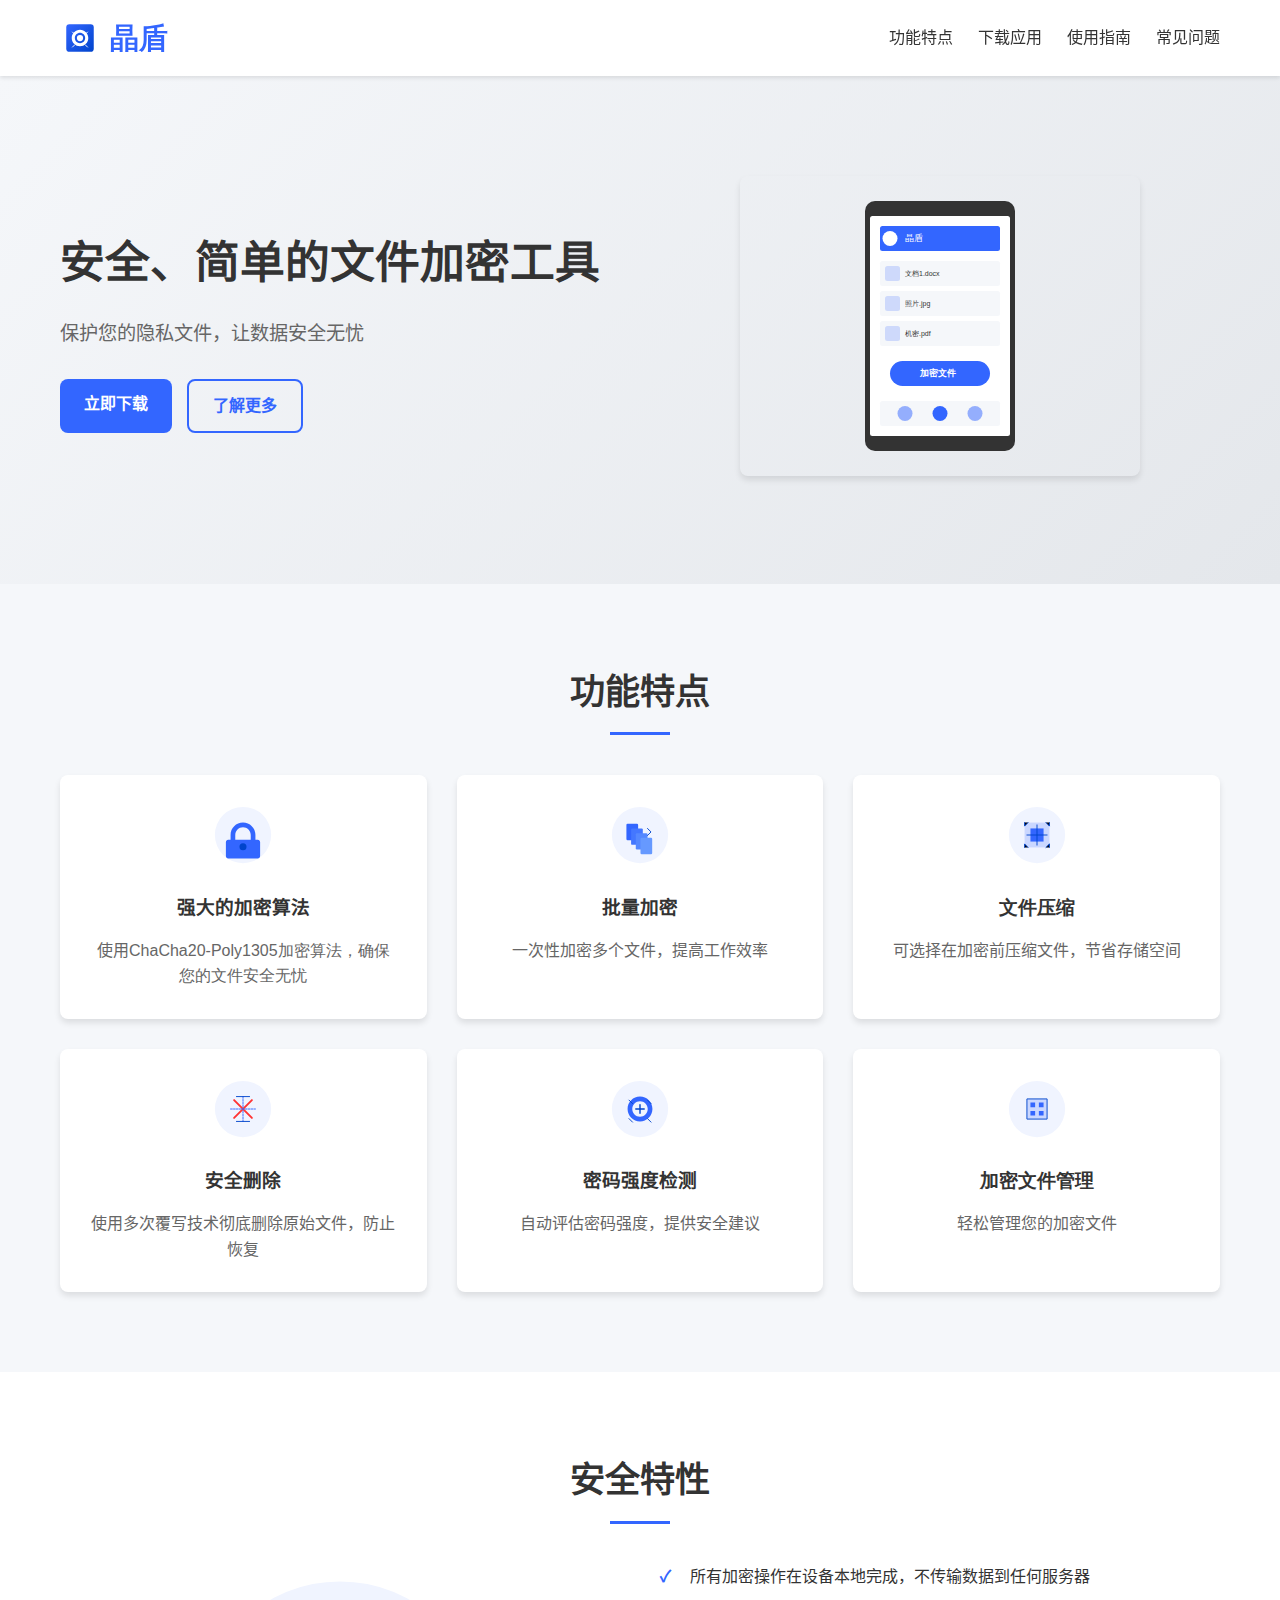
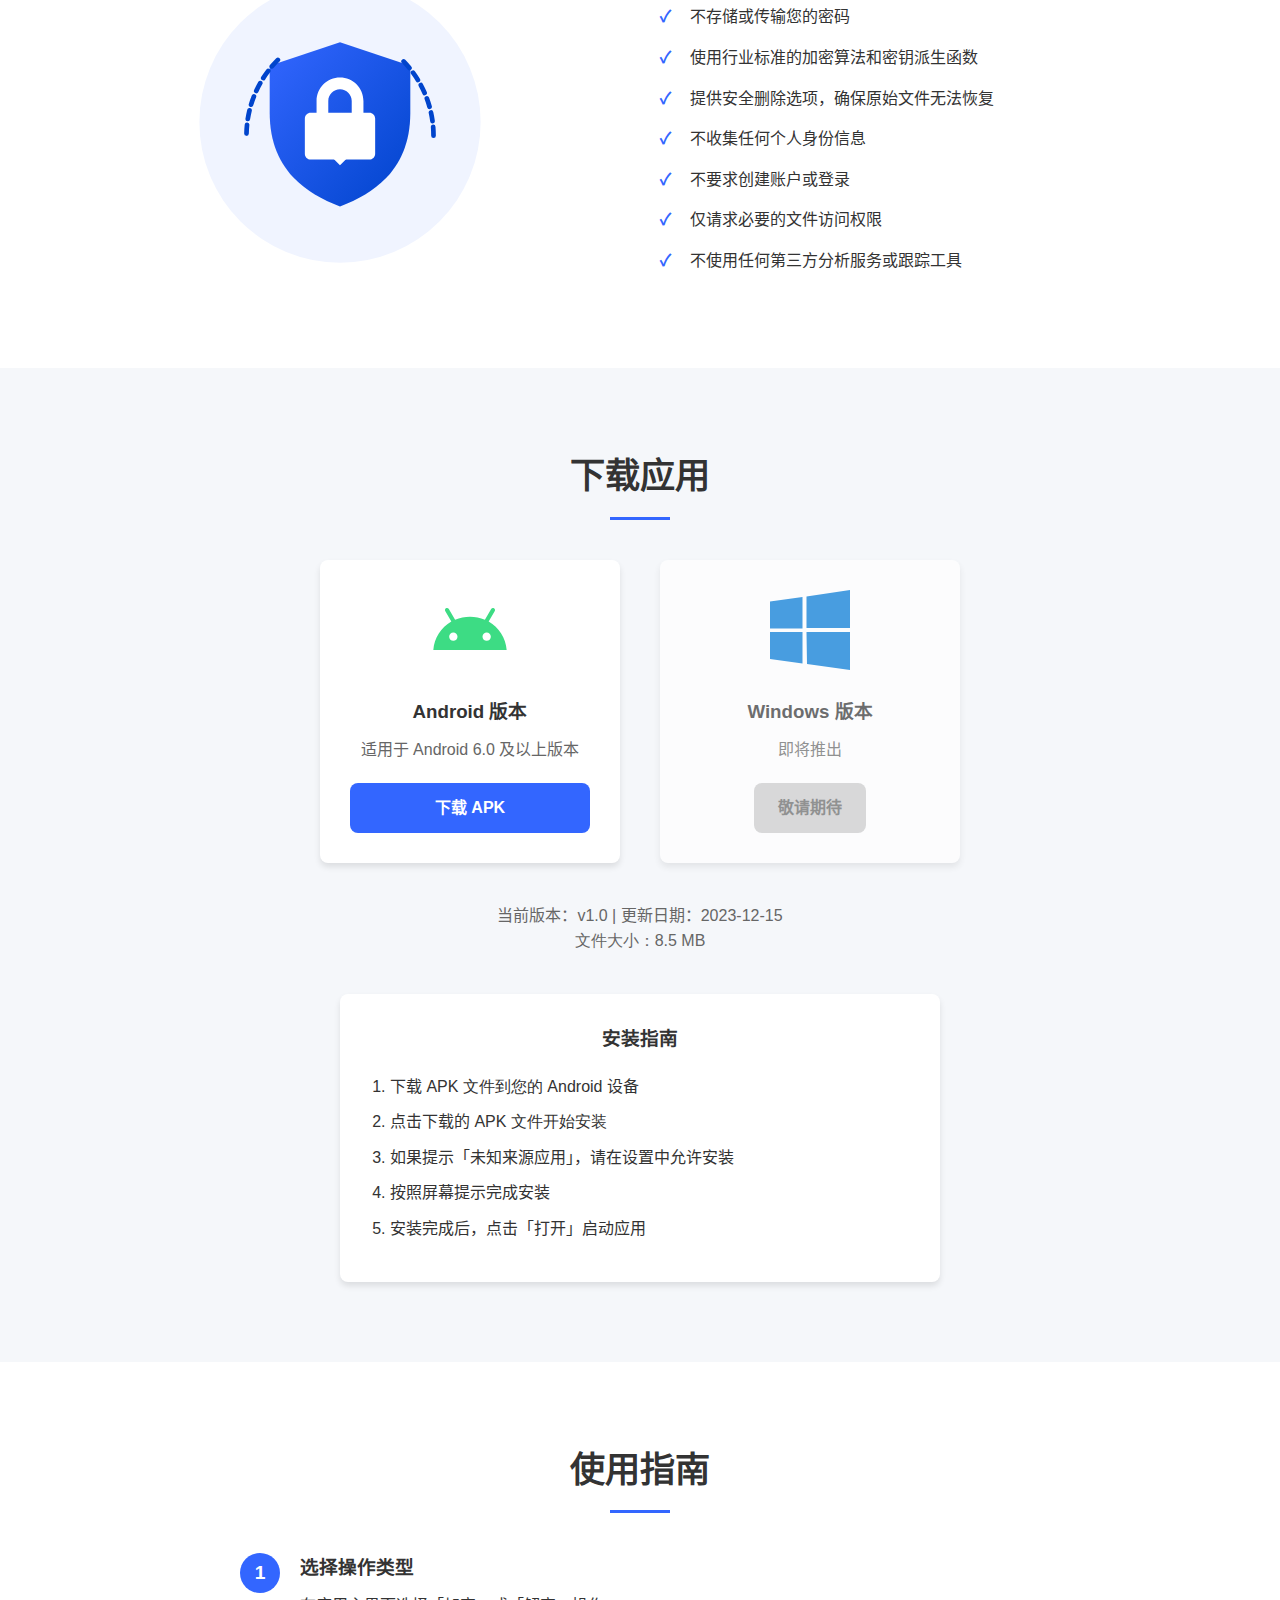
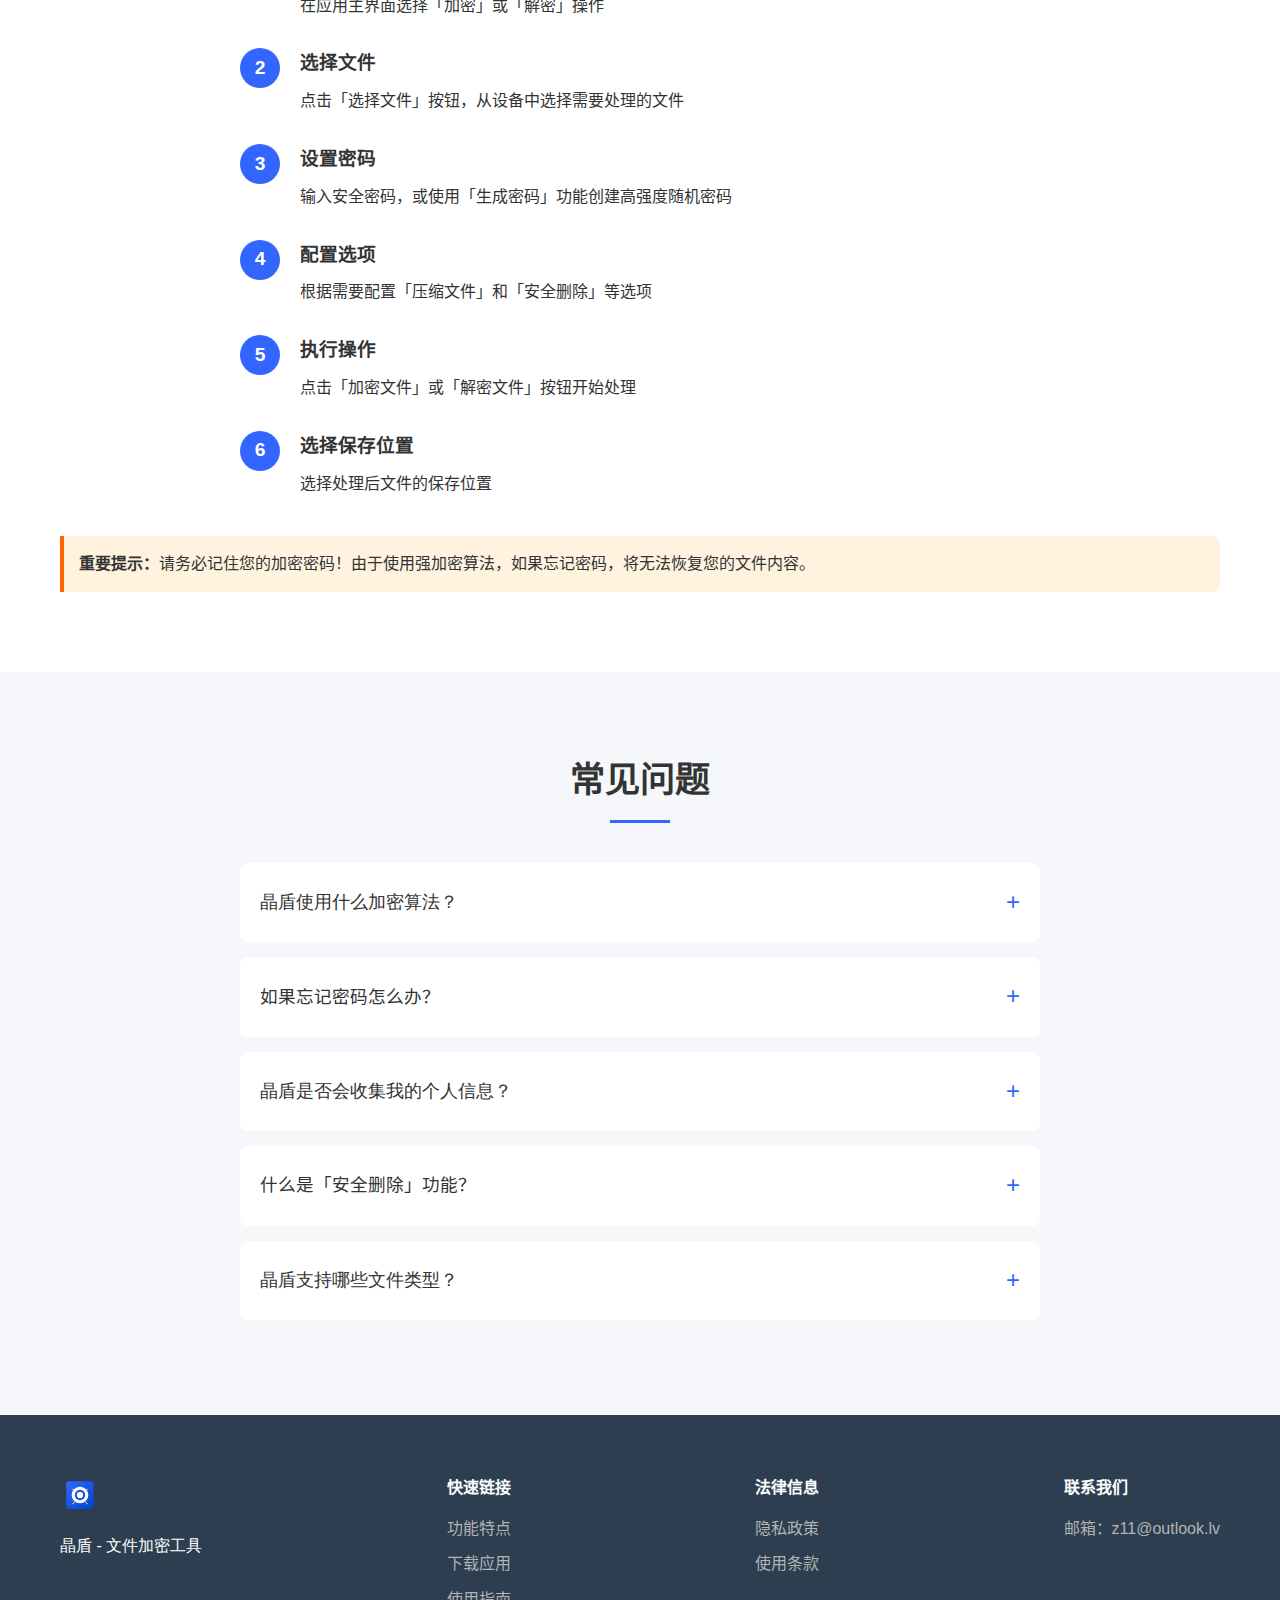
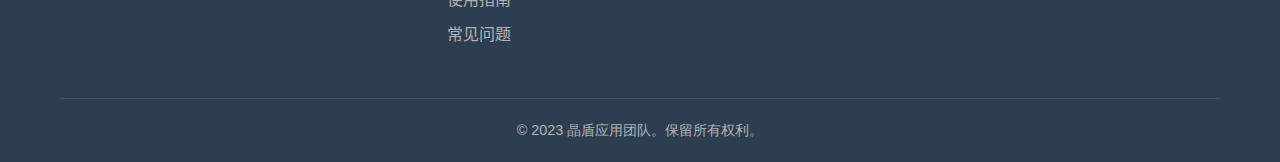
==== index.html @ cc6cce18 "文件加密系统" ====
<!DOCTYPE html>
<html lang="zh-CN">
<head>
    <meta charset="UTF-8">
    <meta name="viewport" content="width=device-width, initial-scale=1.0">
    <title>晶盾 - 文件加密工具</title>
    <link rel="stylesheet" href="css/styles.css">
    <link rel="icon" href="images/favicon.ico" type="image/x-icon">
    <meta name="description" content="晶盾是一款功能强大、操作简单的文件加密工具，专为保护您的隐私文件而设计。">
</head>
<body>
    <header>
        <div class="container">
            <div class="logo">
                <img src="images/logo.svg" alt="晶盾 Logo">
                <h1>晶盾</h1>
            </div>
            <nav>
                <ul>
                    <li><a href="#features">功能特点</a></li>
                    <li><a href="#download">下载应用</a></li>
                    <li><a href="#guide">使用指南</a></li>
                    <li><a href="#faq">常见问题</a></li>
                </ul>
            </nav>
        </div>
    </header>

    <section class="hero">
        <div class="container">
            <div class="hero-content">
                <h2>安全、简单的文件加密工具</h2>
                <p>保护您的隐私文件，让数据安全无忧</p>
                <div class="cta-buttons">
                    <a href="#download" class="btn btn-primary">立即下载</a>
                    <a href="#features" class="btn btn-secondary">了解更多</a>
                </div>
            </div>
            <div class="hero-image">
                <img src="images/app-preview.svg" alt="晶盾应用预览">
            </div>
        </div>
    </section>

    <section id="features" class="features">
        <div class="container">
            <h2 class="section-title">功能特点</h2>
            <div class="feature-grid">
                <div class="feature-card">
                    <div class="feature-icon">
                        <img src="images/icon-encryption.svg" alt="加密图标">
                    </div>
                    <h3>强大的加密算法</h3>
                    <p>使用ChaCha20-Poly1305加密算法，确保您的文件安全无忧</p>
                </div>
                <div class="feature-card">
                    <div class="feature-icon">
                        <img src="images/icon-batch.svg" alt="批量加密图标">
                    </div>
                    <h3>批量加密</h3>
                    <p>一次性加密多个文件，提高工作效率</p>
                </div>
                <div class="feature-card">
                    <div class="feature-icon">
                        <img src="images/icon-compress.svg" alt="压缩图标">
                    </div>
                    <h3>文件压缩</h3>
                    <p>可选择在加密前压缩文件，节省存储空间</p>
                </div>
                <div class="feature-card">
                    <div class="feature-icon">
                        <img src="images/icon-delete.svg" alt="安全删除图标">
                    </div>
                    <h3>安全删除</h3>
                    <p>使用多次覆写技术彻底删除原始文件，防止恢复</p>
                </div>
                <div class="feature-card">
                    <div class="feature-icon">
                        <img src="images/icon-password.svg" alt="密码图标">
                    </div>
                    <h3>密码强度检测</h3>
                    <p>自动评估密码强度，提供安全建议</p>
                </div>
                <div class="feature-card">
                    <div class="feature-icon">
                        <img src="images/icon-manager.svg" alt="管理图标">
                    </div>
                    <h3>加密文件管理</h3>
                    <p>轻松管理您的加密文件</p>
                </div>
            </div>
        </div>
    </section>

    <section id="security" class="security">
        <div class="container">
            <h2 class="section-title">安全特性</h2>
            <div class="security-content">
                <div class="security-image">
                    <img src="images/security.svg" alt="安全特性图示">
                </div>
                <div class="security-list">
                    <ul>
                        <li>所有加密操作在设备本地完成，不传输数据到任何服务器</li>
                        <li>不存储或传输您的密码</li>
                        <li>使用行业标准的加密算法和密钥派生函数</li>
                        <li>提供安全删除选项，确保原始文件无法恢复</li>
                        <li>不收集任何个人身份信息</li>
                        <li>不要求创建账户或登录</li>
                        <li>仅请求必要的文件访问权限</li>
                        <li>不使用任何第三方分析服务或跟踪工具</li>
                    </ul>
                </div>
            </div>
        </div>
    </section>

    <section id="download" class="download">
        <div class="container">
            <h2 class="section-title">下载应用</h2>
            <div class="download-options">
                <div class="download-card">
                    <div class="download-icon">
                        <img src="images/android-logo.svg" alt="Android 图标">
                    </div>
                    <h3>Android 版本</h3>
                    <p>适用于 Android 6.0 及以上版本</p>
                    <a href="downloads/jingdun-release.apk" class="btn btn-primary download-btn">下载 APK</a>
                </div>
                <div class="download-card coming-soon">
                    <div class="download-icon">
                        <img src="images/windows-logo.svg" alt="Windows 图标">
                    </div>
                    <h3>Windows 版本</h3>
                    <p>即将推出</p>
                    <span class="btn btn-disabled">敬请期待</span>
                </div>
            </div>
            <div class="version-info">
                <p>当前版本：v1.0 | 更新日期：2023-12-15</p>
                <p>文件大小：8.5 MB</p>
            </div>
            <div class="installation-guide">
                <h3>安装指南</h3>
                <ol>
                    <li>下载 APK 文件到您的 Android 设备</li>
                    <li>点击下载的 APK 文件开始安装</li>
                    <li>如果提示「未知来源应用」，请在设置中允许安装</li>
                    <li>按照屏幕提示完成安装</li>
                    <li>安装完成后，点击「打开」启动应用</li>
                </ol>
            </div>
        </div>
    </section>

    <section id="guide" class="guide">
        <div class="container">
            <h2 class="section-title">使用指南</h2>
            <div class="guide-steps">
                <div class="guide-step">
                    <div class="step-number">1</div>
                    <div class="step-content">
                        <h3>选择操作类型</h3>
                        <p>在应用主界面选择「加密」或「解密」操作</p>
                    </div>
                </div>
                <div class="guide-step">
                    <div class="step-number">2</div>
                    <div class="step-content">
                        <h3>选择文件</h3>
                        <p>点击「选择文件」按钮，从设备中选择需要处理的文件</p>
                    </div>
                </div>
                <div class="guide-step">
                    <div class="step-number">3</div>
                    <div class="step-content">
                        <h3>设置密码</h3>
                        <p>输入安全密码，或使用「生成密码」功能创建高强度随机密码</p>
                    </div>
                </div>
                <div class="guide-step">
                    <div class="step-number">4</div>
                    <div class="step-content">
                        <h3>配置选项</h3>
                        <p>根据需要配置「压缩文件」和「安全删除」等选项</p>
                    </div>
                </div>
                <div class="guide-step">
                    <div class="step-number">5</div>
                    <div class="step-content">
                        <h3>执行操作</h3>
                        <p>点击「加密文件」或「解密文件」按钮开始处理</p>
                    </div>
                </div>
                <div class="guide-step">
                    <div class="step-number">6</div>
                    <div class="step-content">
                        <h3>选择保存位置</h3>
                        <p>选择处理后文件的保存位置</p>
                    </div>
                </div>
            </div>
            <div class="guide-note">
                <p><strong>重要提示：</strong>请务必记住您的加密密码！由于使用强加密算法，如果忘记密码，将无法恢复您的文件内容。</p>
            </div>
        </div>
    </section>

    <section id="faq" class="faq">
        <div class="container">
            <h2 class="section-title">常见问题</h2>
            <div class="faq-list">
                <div class="faq-item">
                    <div class="faq-question">
                        <h3>晶盾使用什么加密算法？</h3>
                        <span class="toggle-icon">+</span>
                    </div>
                    <div class="faq-answer">
                        <p>晶盾使用ChaCha20-Poly1305加密算法，这是一种现代、高效且安全的加密算法，被广泛应用于需要高安全性的场景。</p>
                    </div>
                </div>
                <div class="faq-item">
                    <div class="faq-question">
                        <h3>如果忘记密码怎么办？</h3>
                        <span class="toggle-icon">+</span>
                    </div>
                    <div class="faq-answer">
                        <p>由于使用强加密算法，如果忘记密码，将无法恢复您的文件内容。因此，请务必妥善保管您的密码。</p>
                    </div>
                </div>
                <div class="faq-item">
                    <div class="faq-question">
                        <h3>晶盾是否会收集我的个人信息？</h3>
                        <span class="toggle-icon">+</span>
                    </div>
                    <div class="faq-answer">
                        <p>不会。晶盾不收集任何个人身份信息，不要求创建账户或登录，仅请求必要的文件访问权限，不使用任何第三方分析服务或跟踪工具。</p>
                    </div>
                </div>
                <div class="faq-item">
                    <div class="faq-question">
                        <h3>什么是「安全删除」功能？</h3>
                        <span class="toggle-icon">+</span>
                    </div>
                    <div class="faq-answer">
                        <p>「安全删除」功能使用多次覆写技术彻底删除原始文件，防止通过数据恢复工具恢复文件内容，提供更高级别的隐私保护。</p>
                    </div>
                </div>
                <div class="faq-item">
                    <div class="faq-question">
                        <h3>晶盾支持哪些文件类型？</h3>
                        <span class="toggle-icon">+</span>
                    </div>
                    <div class="faq-answer">
                        <p>晶盾支持加密任何类型的文件，包括文档、图片、视频、音频等。</p>
                    </div>
                </div>
            </div>
        </div>
    </section>

    <footer>
        <div class="container">
            <div class="footer-content">
                <div class="footer-logo">
                    <img src="images/logo.svg" alt="晶盾 Logo">
                    <p>晶盾 - 文件加密工具</p>
                </div>
                <div class="footer-links">
                    <h4>快速链接</h4>
                    <ul>
                        <li><a href="#features">功能特点</a></li>
                        <li><a href="#download">下载应用</a></li>
                        <li><a href="#guide">使用指南</a></li>
                        <li><a href="#faq">常见问题</a></li>
                    </ul>
                </div>
                <div class="footer-links">
                    <h4>法律信息</h4>
                    <ul>
                        <li><a href="privacy.html">隐私政策</a></li>
                        <li><a href="terms.html">使用条款</a></li>
                    </ul>
                </div>
                <div class="footer-contact">
                    <h4>联系我们</h4>
                    <p>邮箱：z11@outlook.lv</p>
                </div>
            </div>
            <div class="footer-bottom">
                <p>&copy; 2023 晶盾应用团队。保留所有权利。</p>
            </div>
        </div>
    </footer>

    <script src="js/script.js"></script>
</body>
</html>
---- css/styles.css ----
/* 全局样式 */
:root {
    --primary-color: #3366ff;
    --secondary-color: #0044cc;
    --accent-color: #ff6600;
    --text-color: #333333;
    --light-text: #666666;
    --bg-color: #ffffff;
    --light-bg: #f5f7fa;
    --border-color: #e0e0e0;
    --shadow: 0 4px 6px rgba(0, 0, 0, 0.1);
    --border-radius: 8px;
    --transition: all 0.3s ease;
}

* {
    margin: 0;
    padding: 0;
    box-sizing: border-box;
}

body {
    font-family: 'Segoe UI', 'PingFang SC', 'Microsoft YaHei', sans-serif;
    color: var(--text-color);
    line-height: 1.6;
    background-color: var(--bg-color);
}

.container {
    width: 100%;
    max-width: 1200px;
    margin: 0 auto;
    padding: 0 20px;
}

a {
    text-decoration: none;
    color: var(--primary-color);
    transition: var(--transition);
}

a:hover {
    color: var(--secondary-color);
}

img {
    max-width: 100%;
    height: auto;
}

.section-title {
    text-align: center;
    margin-bottom: 40px;
    font-size: 2.2rem;
    color: var(--text-color);
    position: relative;
    padding-bottom: 15px;
}

.section-title::after {
    content: '';
    position: absolute;
    bottom: 0;
    left: 50%;
    transform: translateX(-50%);
    width: 60px;
    height: 3px;
    background-color: var(--primary-color);
}

section {
    padding: 80px 0;
}

/* 按钮样式 */
.btn {
    display: inline-block;
    padding: 12px 24px;
    border-radius: var(--border-radius);
    font-weight: 600;
    text-align: center;
    cursor: pointer;
    transition: var(--transition);
    border: none;
    outline: none;
}

.btn-primary {
    background-color: var(--primary-color);
    color: white;
}

.btn-primary:hover {
    background-color: var(--secondary-color);
    color: white;
}

.btn-secondary {
    background-color: transparent;
    color: var(--primary-color);
    border: 2px solid var(--primary-color);
}

.btn-secondary:hover {
    background-color: var(--primary-color);
    color: white;
}

.btn-disabled {
    background-color: #cccccc;
    color: #666666;
    cursor: not-allowed;
}

/* 头部样式 */
header {
    background-color: var(--bg-color);
    box-shadow: 0 2px 4px rgba(0, 0, 0, 0.1);
    position: sticky;
    top: 0;
    z-index: 1000;
    padding: 15px 0;
}

header .container {
    display: flex;
    justify-content: space-between;
    align-items: center;
}

.logo {
    display: flex;
    align-items: center;
}

.logo img {
    height: 40px;
    margin-right: 10px;
}

.logo h1 {
    font-size: 1.8rem;
    color: var(--primary-color);
}

nav ul {
    display: flex;
    list-style: none;
}

nav ul li {
    margin-left: 25px;
}

nav ul li a {
    color: var(--text-color);
    font-weight: 500;
}

nav ul li a:hover {
    color: var(--primary-color);
}

/* 英雄区域样式 */
.hero {
    background: linear-gradient(135deg, #f5f7fa 0%, #e4e7eb 100%);
    padding: 100px 0;
}

.hero .container {
    display: flex;
    align-items: center;
    justify-content: space-between;
}

.hero-content {
    flex: 1;
    padding-right: 40px;
}

.hero-image {
    flex: 1;
    text-align: center;
}

.hero-image img {
    max-width: 100%;
    height: auto;
    border-radius: var(--border-radius);
    box-shadow: var(--shadow);
}

.hero h2 {
    font-size: 2.8rem;
    margin-bottom: 20px;
    color: var(--text-color);
}

.hero p {
    font-size: 1.2rem;
    margin-bottom: 30px;
    color: var(--light-text);
}

.cta-buttons {
    display: flex;
    gap: 15px;
}

/* 功能特点样式 */
.features {
    background-color: var(--light-bg);
}

.feature-grid {
    display: grid;
    grid-template-columns: repeat(auto-fit, minmax(300px, 1fr));
    gap: 30px;
}

.feature-card {
    background-color: var(--bg-color);
    border-radius: var(--border-radius);
    padding: 30px;
    box-shadow: var(--shadow);
    transition: var(--transition);
    text-align: center;
}

.feature-card:hover {
    transform: translateY(-5px);
    box-shadow: 0 8px 15px rgba(0, 0, 0, 0.1);
}

.feature-icon {
    margin-bottom: 20px;
}

.feature-icon img {
    width: 60px;
    height: 60px;
}

.feature-card h3 {
    margin-bottom: 15px;
    color: var(--text-color);
}

.feature-card p {
    color: var(--light-text);
}

/* 安全特性样式 */
.security {
    background-color: var(--bg-color);
}

.security-content {
    display: flex;
    align-items: center;
    gap: 40px;
}

.security-image {
    flex: 1;
    text-align: center;
}

.security-list {
    flex: 1;
}

.security-list ul {
    list-style: none;
}

.security-list ul li {
    margin-bottom: 15px;
    padding-left: 30px;
    position: relative;
}

.security-list ul li::before {
    content: '✓';
    position: absolute;
    left: 0;
    color: var(--primary-color);
    font-weight: bold;
}

/* 下载区域样式 */
.download {
    background-color: var(--light-bg);
}

.download-options {
    display: flex;
    justify-content: center;
    gap: 40px;
    margin-bottom: 40px;
    flex-wrap: wrap;
}

.download-card {
    background-color: var(--bg-color);
    border-radius: var(--border-radius);
    padding: 30px;
    box-shadow: var(--shadow);
    text-align: center;
    width: 300px;
}

.download-icon {
    margin-bottom: 20px;
}

.download-icon img {
    width: 80px;
    height: 80px;
}

.download-card h3 {
    margin-bottom: 10px;
}

.download-card p {
    margin-bottom: 20px;
    color: var(--light-text);
}

.download-btn {
    width: 100%;
}

.coming-soon {
    opacity: 0.7;
}

.version-info {
    text-align: center;
    margin-bottom: 40px;
    color: var(--light-text);
}

.installation-guide {
    max-width: 600px;
    margin: 0 auto;
    background-color: var(--bg-color);
    border-radius: var(--border-radius);
    padding: 30px;
    box-shadow: var(--shadow);
}

.installation-guide h3 {
    margin-bottom: 20px;
    text-align: center;
}

.installation-guide ol {
    padding-left: 20px;
}

.installation-guide ol li {
    margin-bottom: 10px;
}

/* 使用指南样式 */
.guide {
    background-color: var(--bg-color);
}

.guide-steps {
    max-width: 800px;
    margin: 0 auto;
}

.guide-step {
    display: flex;
    margin-bottom: 30px;
    align-items: flex-start;
}

.step-number {
    background-color: var(--primary-color);
    color: white;
    width: 40px;
    height: 40px;
    border-radius: 50%;
    display: flex;
    align-items: center;
    justify-content: center;
    font-weight: bold;
    font-size: 1.2rem;
    margin-right: 20px;
    flex-shrink: 0;
}

.step-content h3 {
    margin-bottom: 10px;
}

.guide-note {
    background-color: #fff3e0;
    border-left: 4px solid var(--accent-color);
    padding: 15px;
    margin-top: 40px;
    border-radius: 0 var(--border-radius) var(--border-radius) 0;
}

/* FAQ样式 */
.faq {
    background-color: var(--light-bg);
}

.faq-list {
    max-width: 800px;
    margin: 0 auto;
}

.faq-item {
    background-color: var(--bg-color);
    border-radius: var(--border-radius);
    margin-bottom: 15px;
    overflow: hidden;
}

.faq-question {
    padding: 20px;
    cursor: pointer;
    display: flex;
    justify-content: space-between;
    align-items: center;
    border-bottom: 1px solid transparent;
}

.faq-question h3 {
    font-size: 1.1rem;
    font-weight: 500;
}

.toggle-icon {
    font-size: 1.5rem;
    color: var(--primary-color);
}

.faq-answer {
    padding: 0 20px;
    max-height: 0;
    overflow: hidden;
    transition: max-height 0.3s ease, padding 0.3s ease;
}

.faq-item.active .faq-question {
    border-bottom-color: var(--border-color);
}

.faq-item.active .faq-answer {
    padding: 20px;
    max-height: 1000px;
}

.faq-item.active .toggle-icon {
    transform: rotate(45deg);
}

/* 页脚样式 */
footer {
    background-color: #2c3e50;
    color: white;
    padding: 60px 0 20px;
}

.footer-content {
    display: flex;
    flex-wrap: wrap;
    justify-content: space-between;
    margin-bottom: 40px;
}

.footer-logo {
    margin-bottom: 20px;
}

.footer-logo img {
    height: 40px;
    margin-bottom: 10px;
}

.footer-links h4, .footer-contact h4 {
    margin-bottom: 15px;
    color: white;
}

.footer-links ul {
    list-style: none;
}

.footer-links ul li {
    margin-bottom: 10px;
}

.footer-links ul li a {
    color: #b3b3b3;
}

.footer-links ul li a:hover {
    color: white;
}

.footer-contact p {
    color: #b3b3b3;
}

.footer-bottom {
    text-align: center;
    padding-top: 20px;
    border-top: 1px solid rgba(255, 255, 255, 0.1);
    color: #b3b3b3;
    font-size: 0.9rem;
}

/* 响应式设计 */
@media (max-width: 992px) {
    .hero .container {
        flex-direction: column;
    }
    
    .hero-content {
        padding-right: 0;
        margin-bottom: 40px;
        text-align: center;
    }
    
    .cta-buttons {
        justify-content: center;
    }
    
    .security-content {
        flex-direction: column;
    }
    
    .security-image {
        margin-bottom: 30px;
    }
}

@media (max-width: 768px) {
    header .container {
        flex-direction: column;
    }
    
    .logo {
        margin-bottom: 15px;
    }
    
    nav ul {
        justify-content: center;
    }
    
    nav ul li {
        margin: 0 10px;
    }
    
    .hero h2 {
        font-size: 2.2rem;
    }
    
    .footer-content > div {
        width: 100%;
        margin-bottom: 30px;
    }
}

@media (max-width: 576px) {
    .section-title {
        font-size: 1.8rem;
    }
    
    .hero h2 {
        font-size: 1.8rem;
    }
    
    .hero p {
        font-size: 1rem;
    }
    
    .cta-buttons {
        flex-direction: column;
        gap: 10px;
    }
    
    .download-card {
        width: 100%;
    }
}
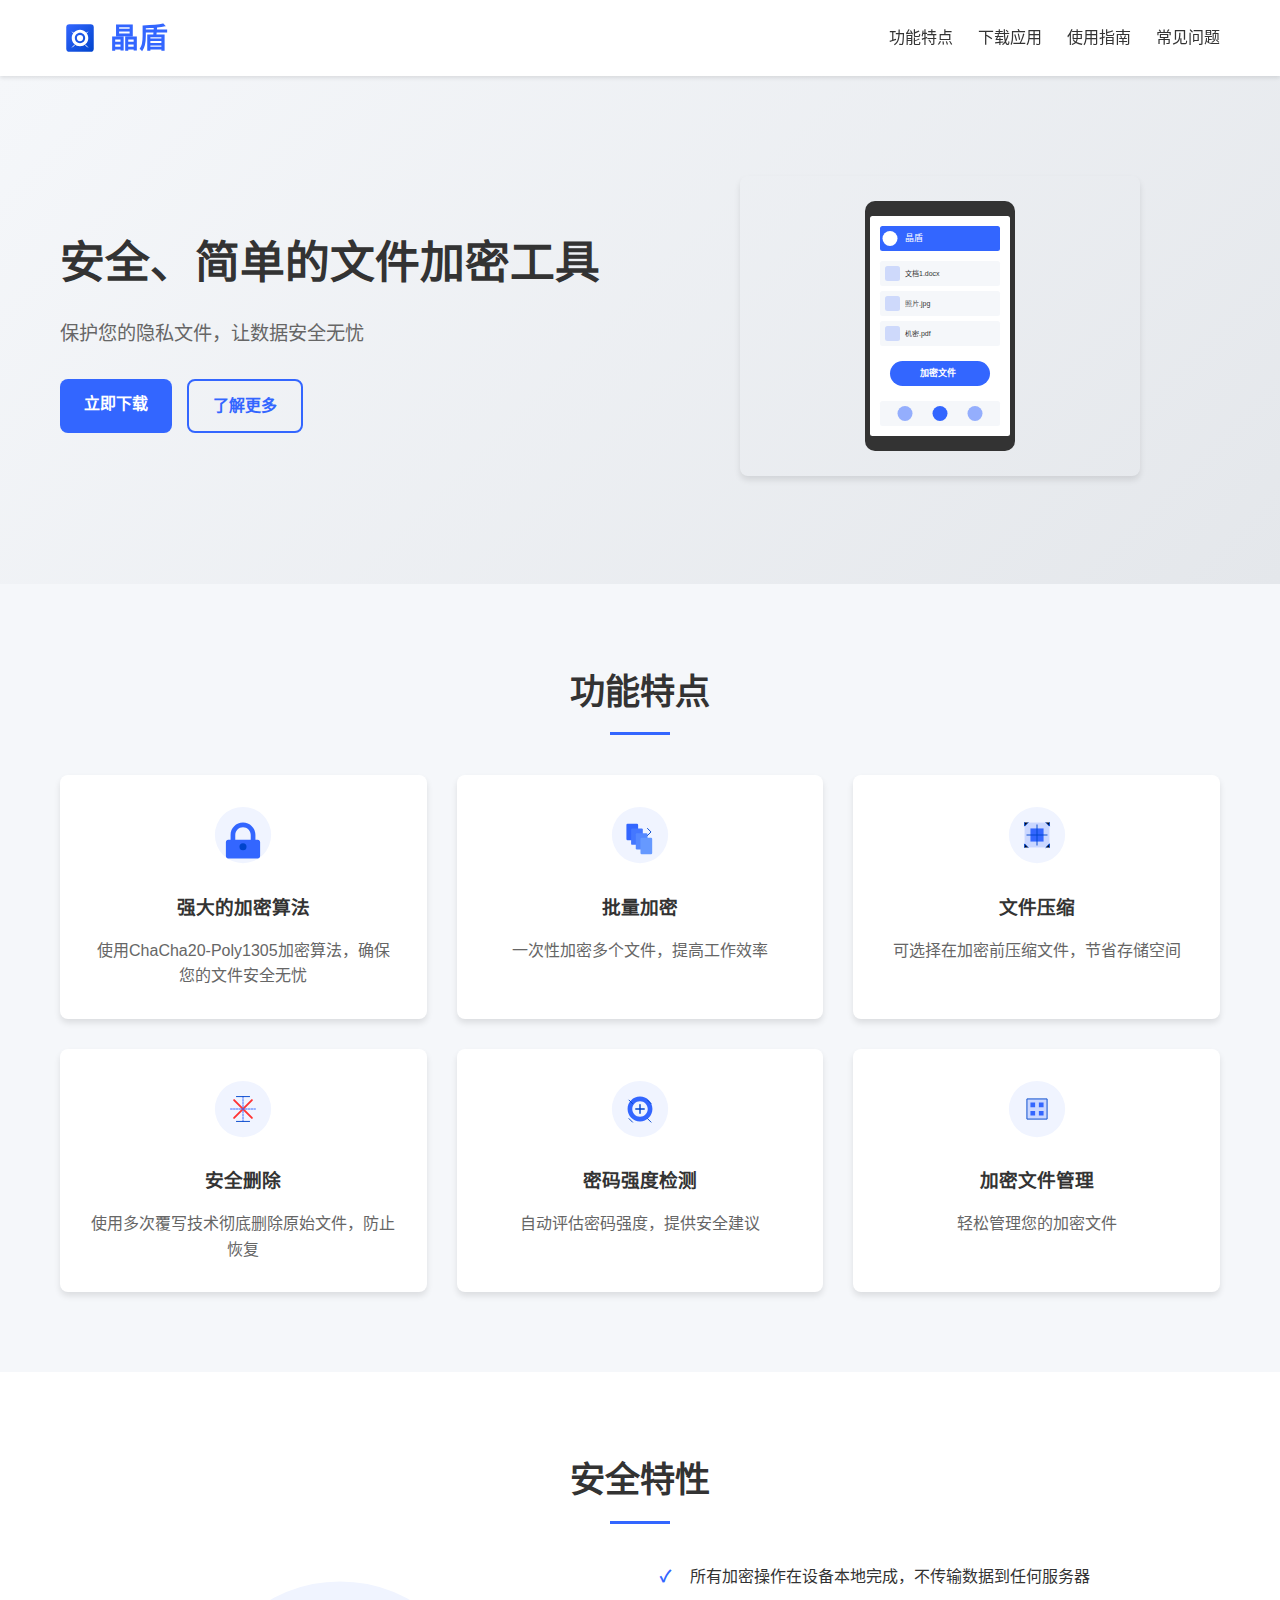
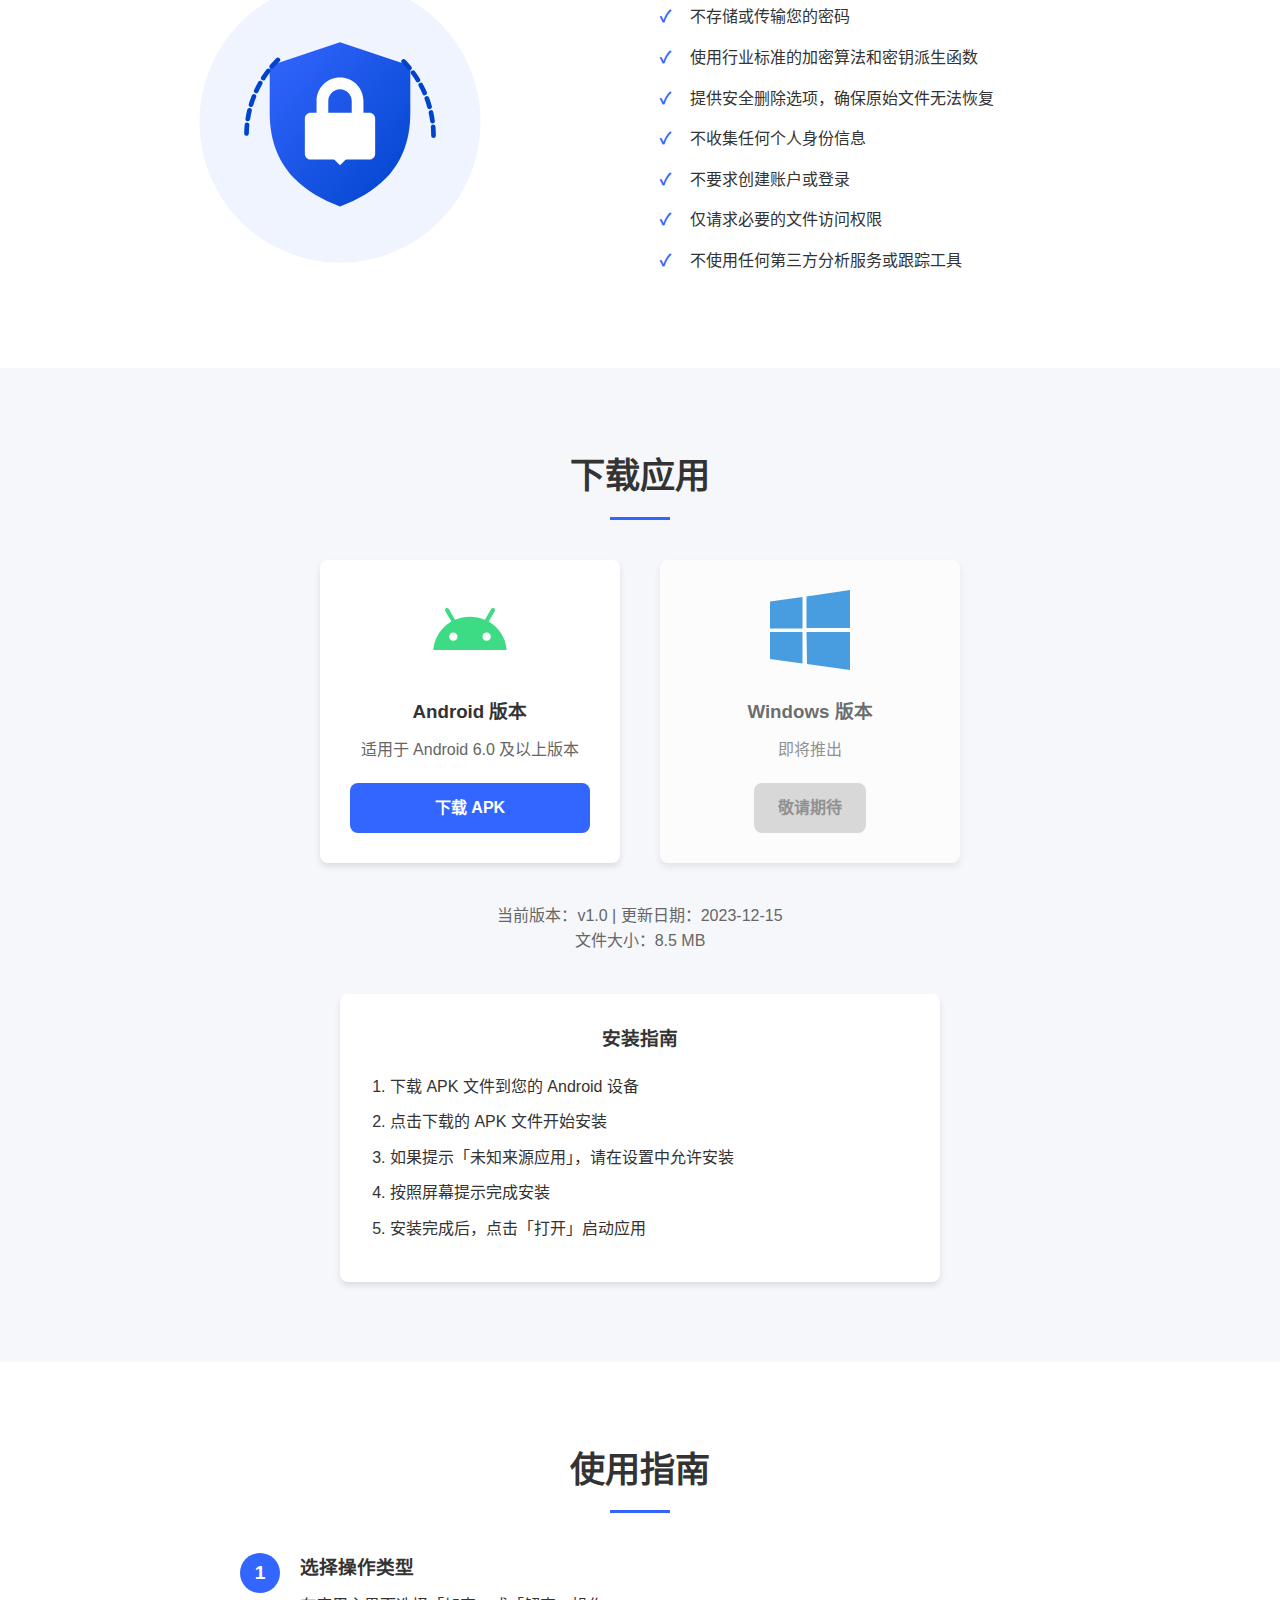
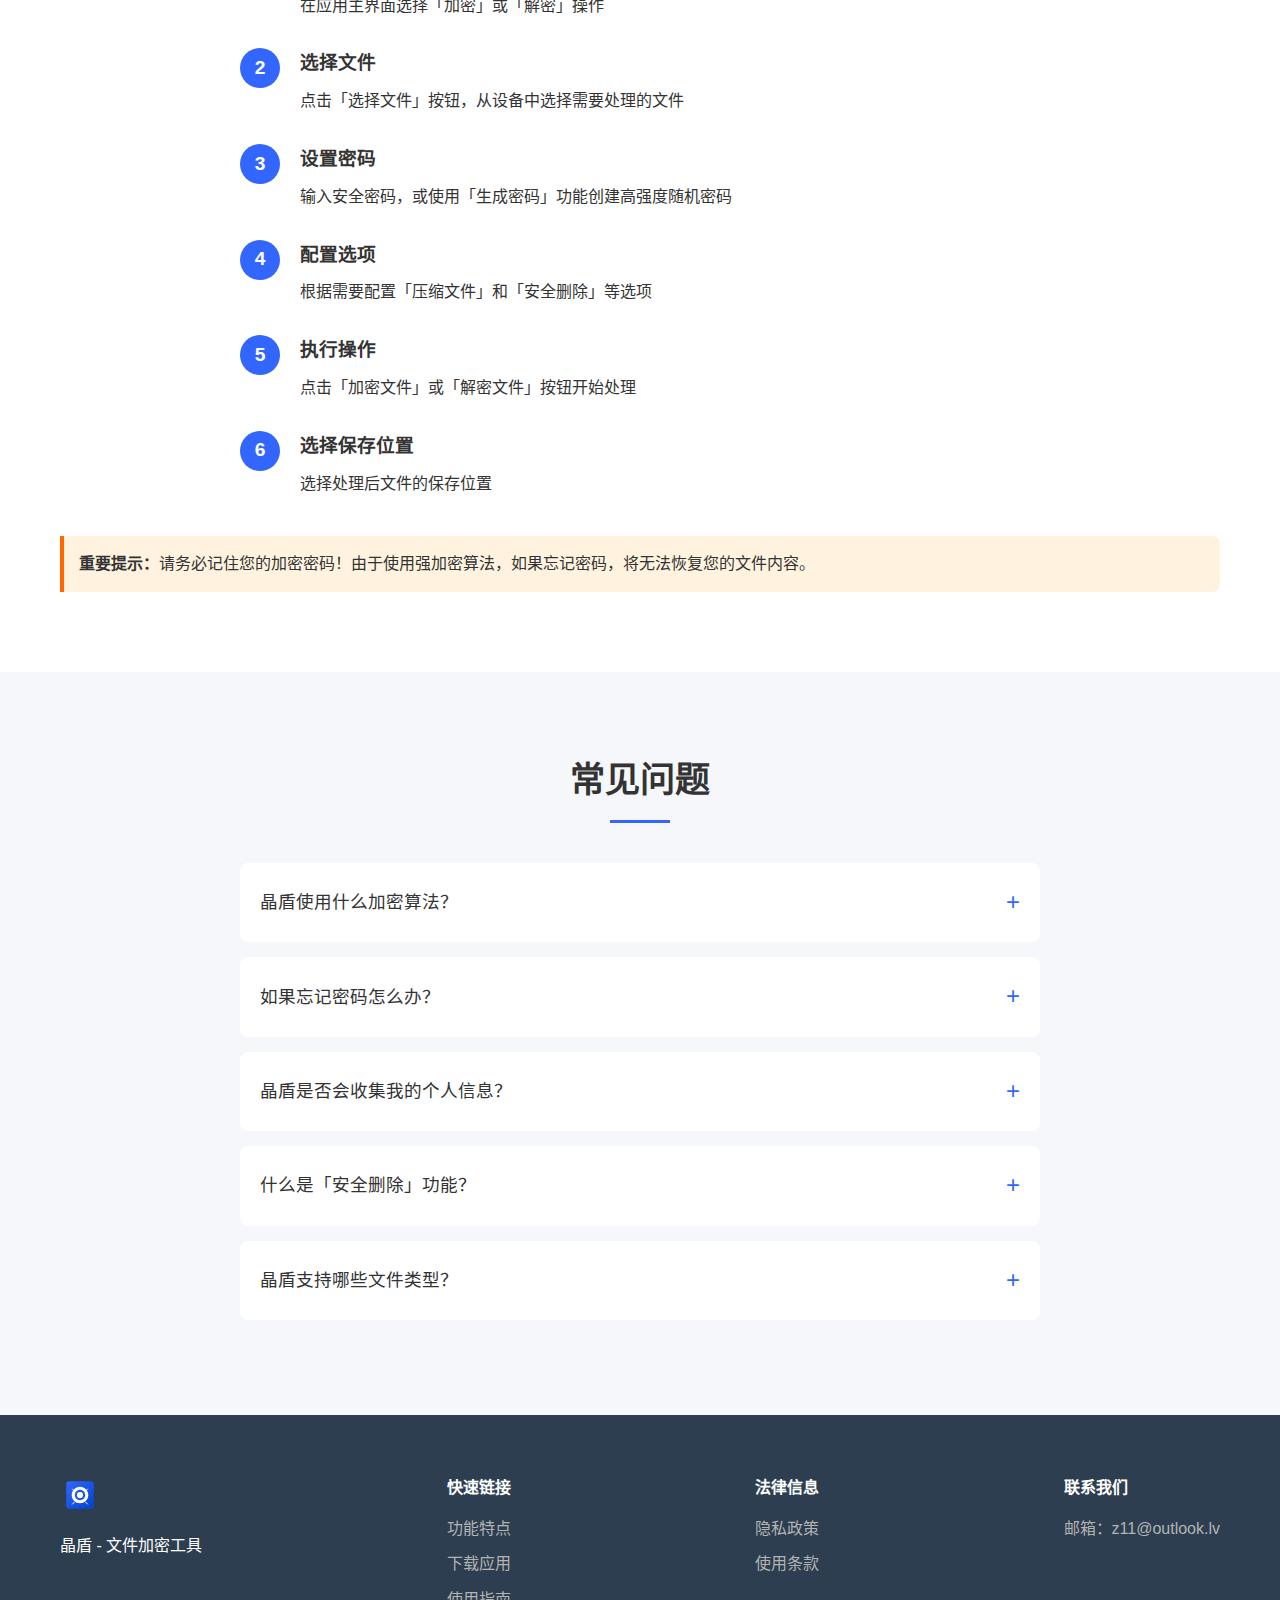
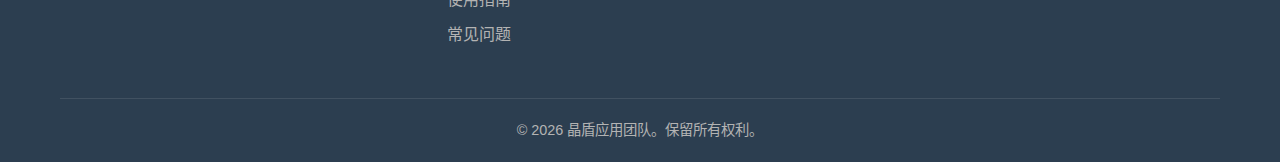
==== commit 939e78f9: "多页面、绝对路径" ====
--- a/index.html
+++ b/index.html
@@ -15,7 +15,7 @@
                 <img src="images/logo.svg" alt="晶盾 Logo">
                 <h1>晶盾</h1>
             </div>
-            <nav>
+            <nav aria-label="主导航">
                 <ul>
                     <li><a href="#features">功能特点</a></li>
                     <li><a href="#download">下载应用</a></li>
@@ -288,11 +288,11 @@
                 </div>
             </div>
             <div class="footer-bottom">
-                <p>&copy; 2023 晶盾应用团队。保留所有权利。</p>
+                <p>&copy; <script>document.write(new Date().getFullYear())</script> 晶盾应用团队。保留所有权利。</p>
             </div>
         </div>
     </footer>
 
-    <script src="js/script.js"></script>
+    <script src="js/script.js" defer></script>
 </body>
 </html>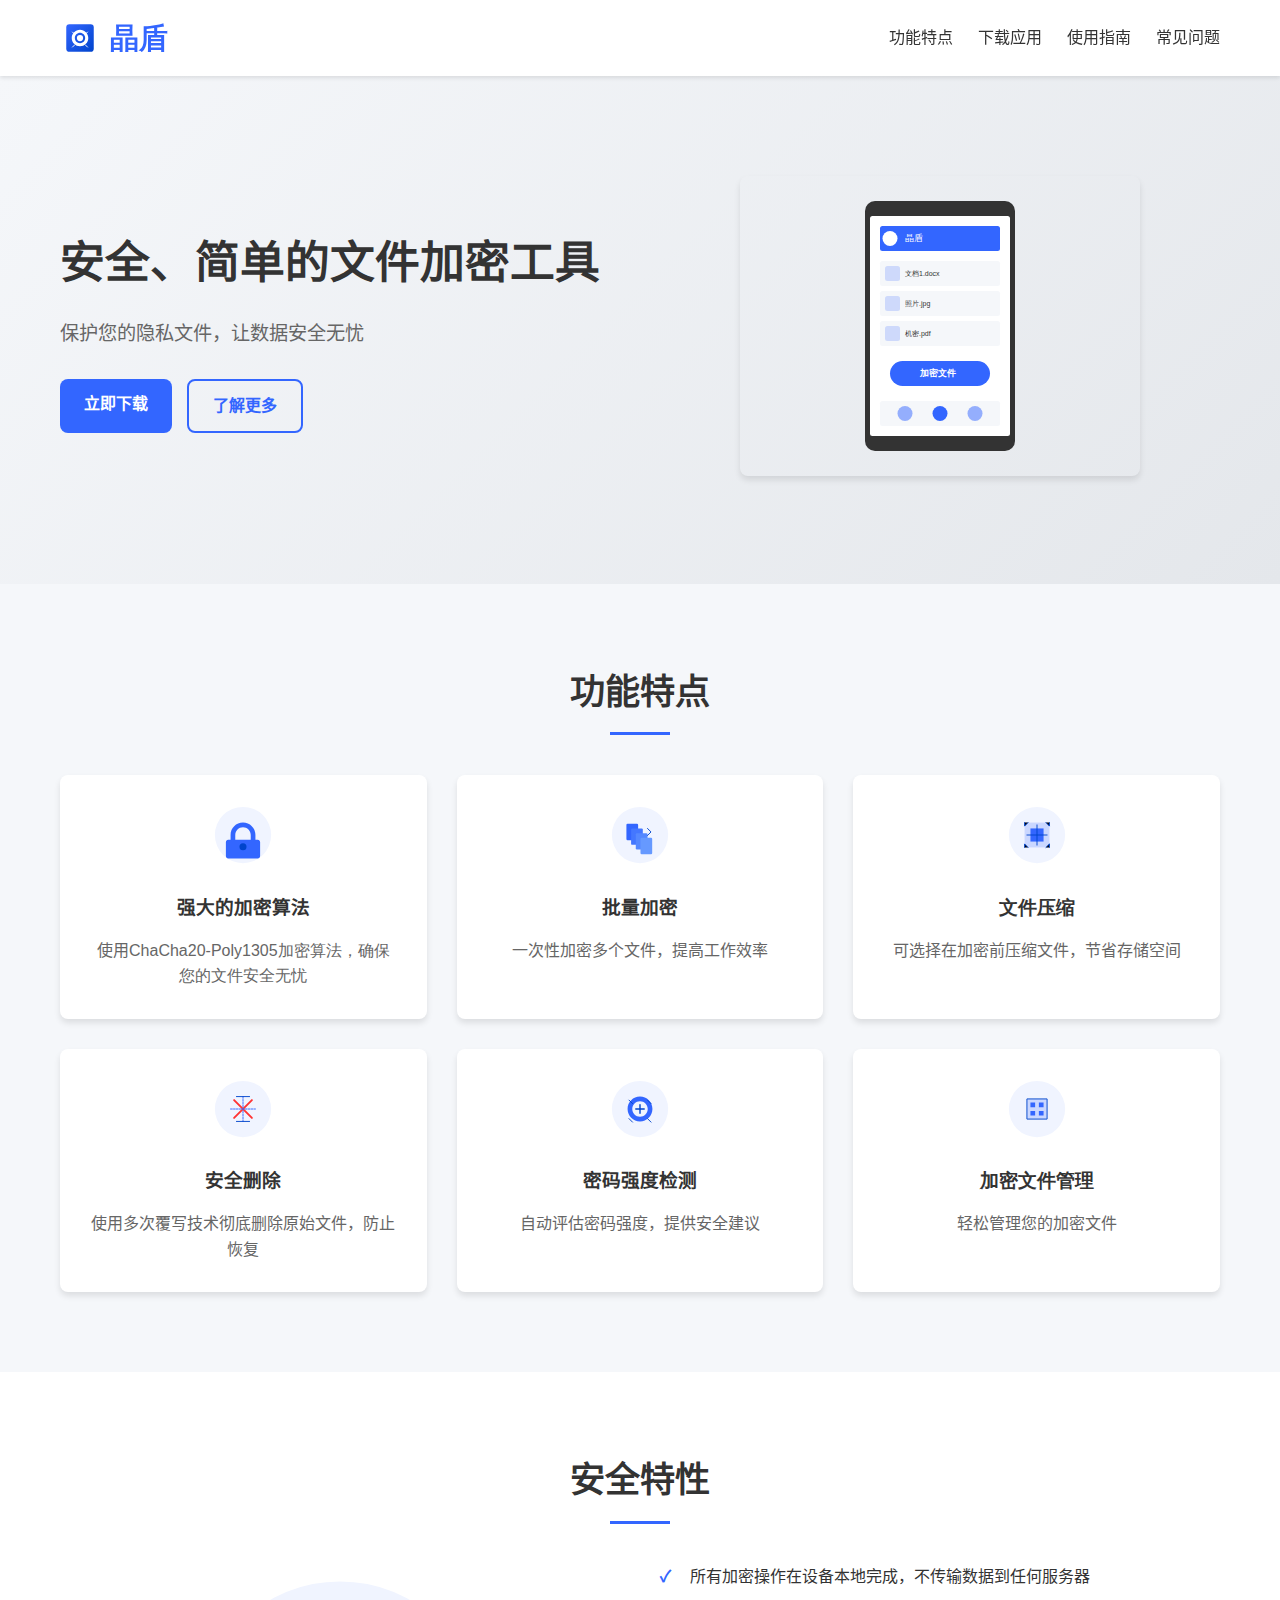
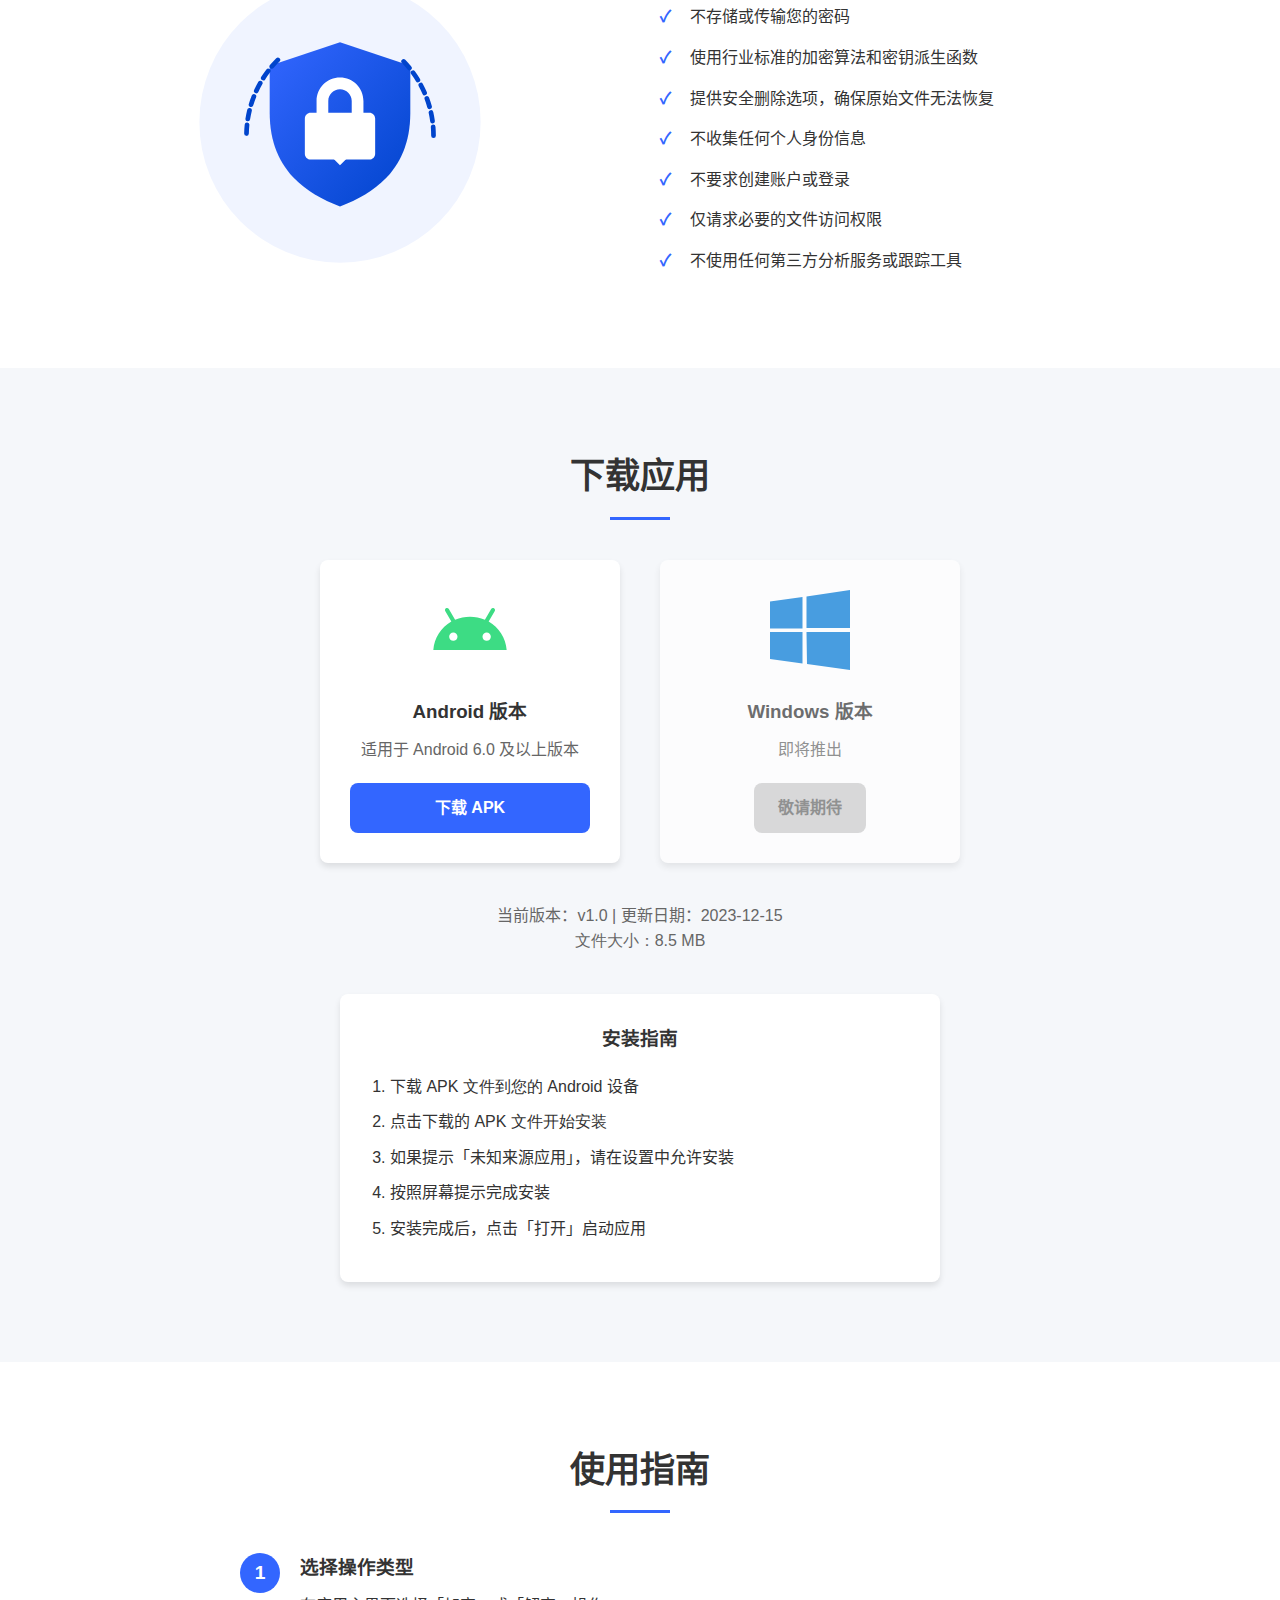
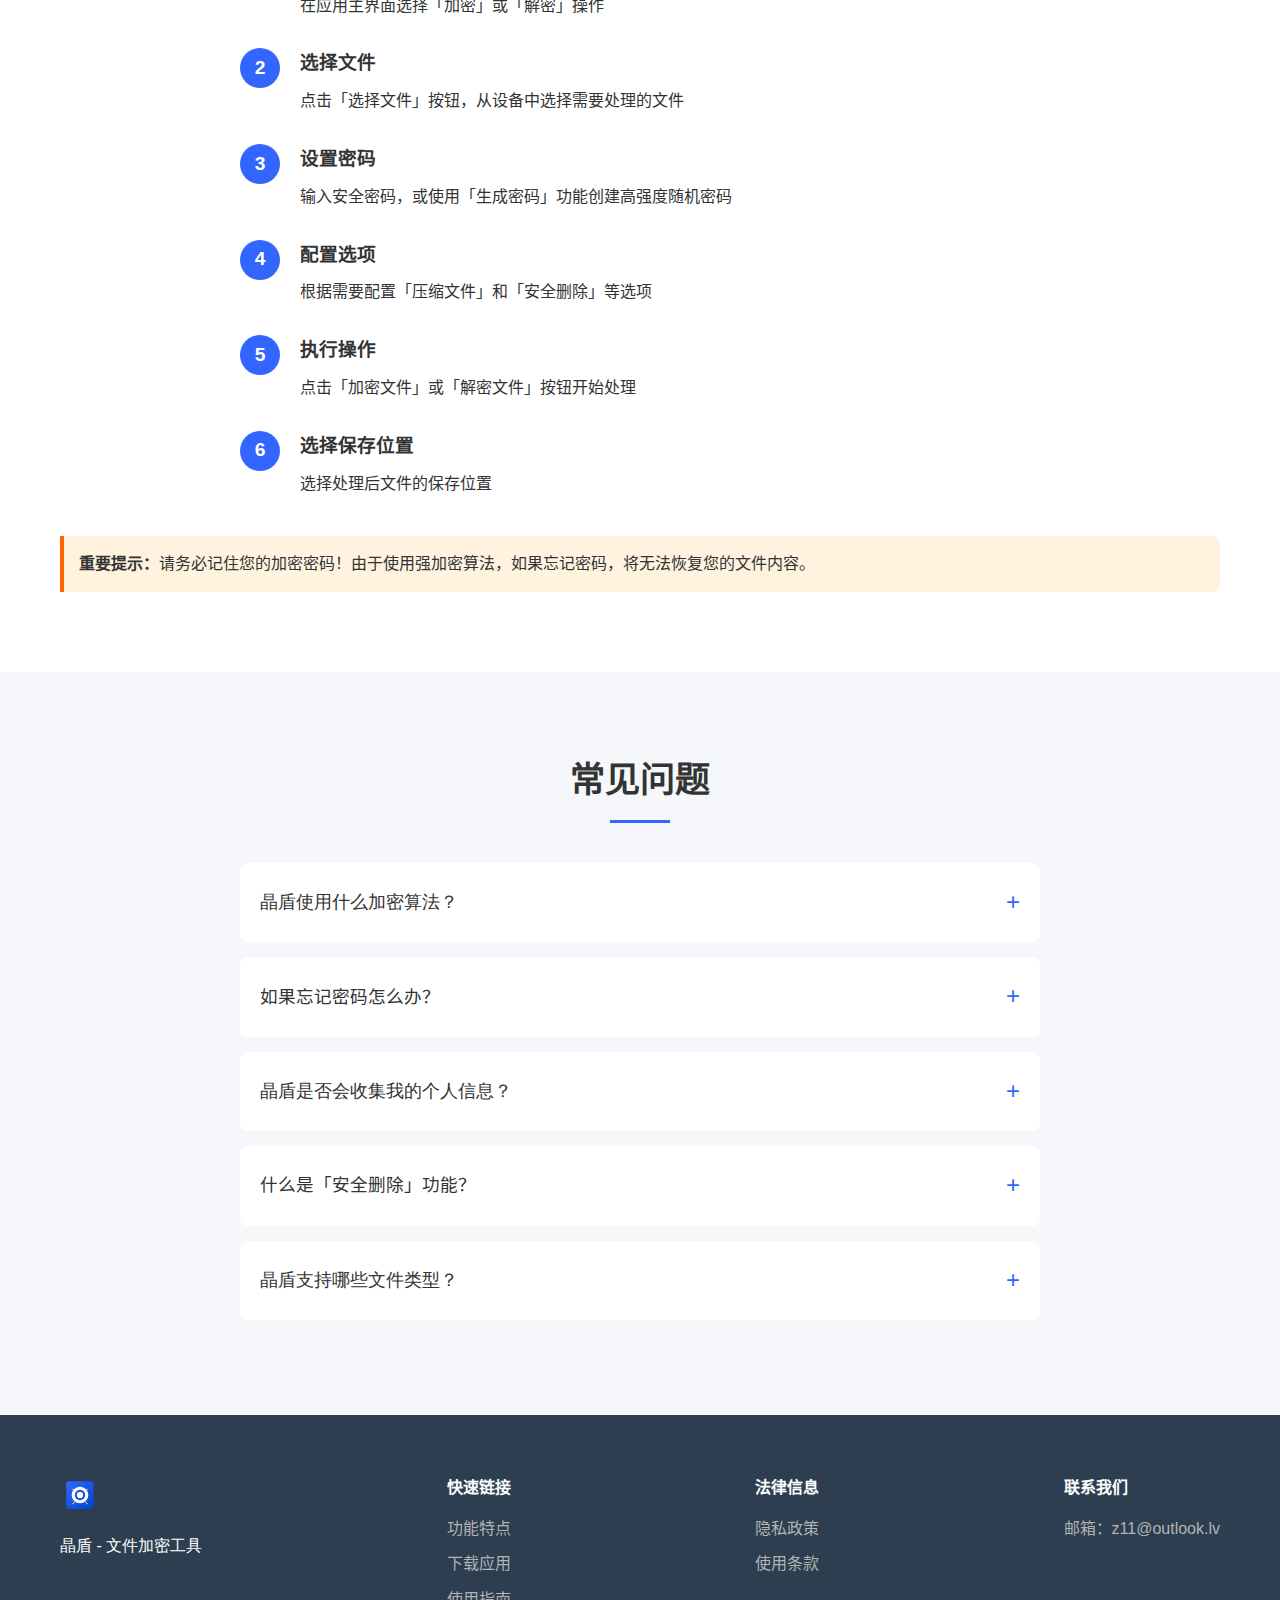
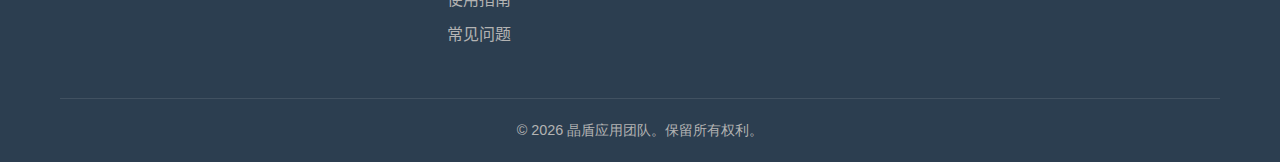
==== commit 81bcbb38: "更index" ====
--- a/index.html
+++ b/index.html
@@ -125,7 +125,7 @@
                     </div>
                     <h3>Android 版本</h3>
                     <p>适用于 Android 6.0 及以上版本</p>
-                    <a href="downloads/jingdun-release.apk" class="btn btn-primary download-btn">下载 APK</a>
+                    <a href="downloads/app-release.apk" class="btn btn-primary download-btn">下载 APK</a>
                 </div>
                 <div class="download-card coming-soon">
                     <div class="download-icon">
